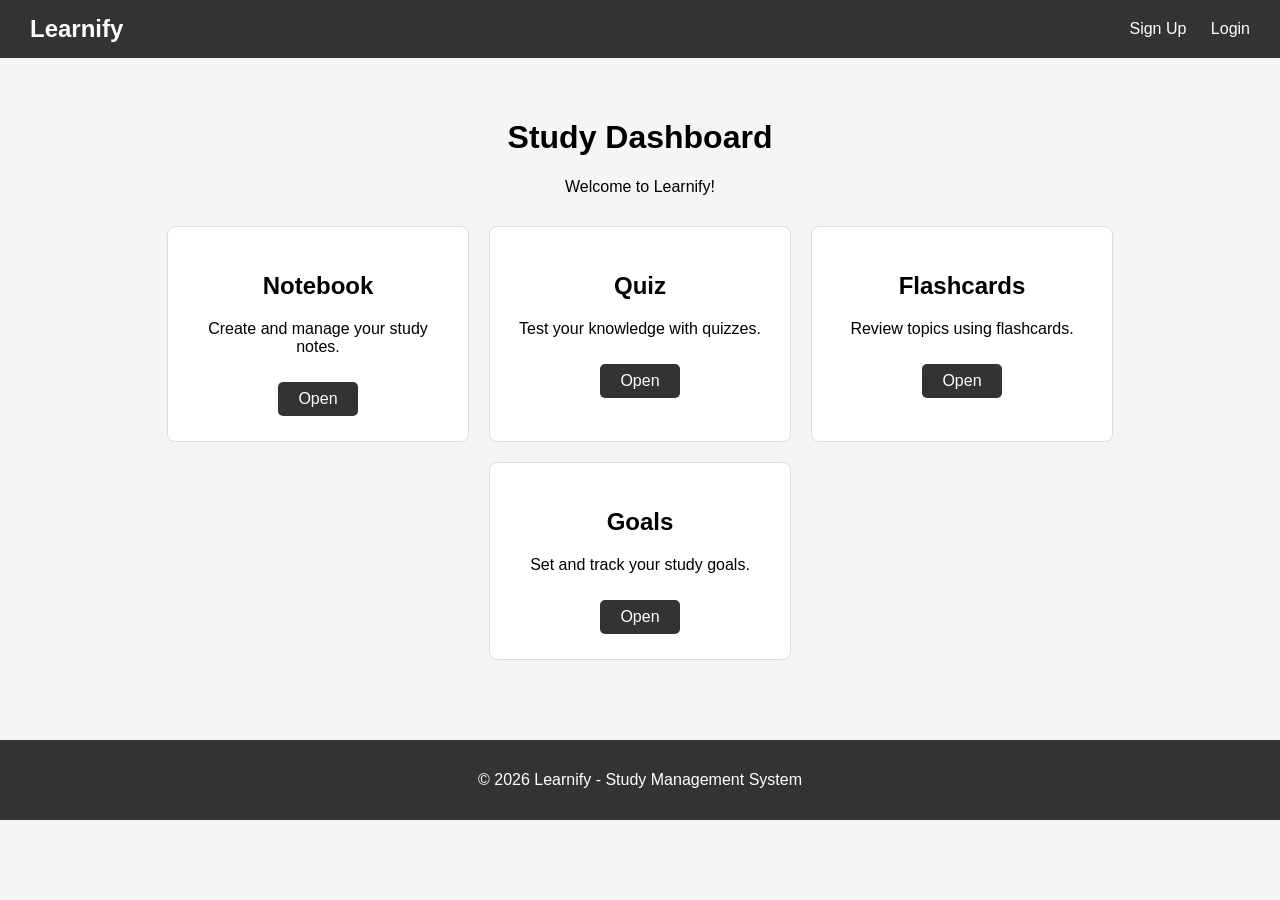
==== frontend/index.html @ be9ed1ad "Sign Up - Server Setup and Goal Tracker" ====
<!DOCTYPE html>
<html>
<head>
    <title>Learnify - Dashboard</title>
    <link rel="stylesheet" href="style/index-style.css">
</head>

<body>

    <!-- Navigation Bar -->
    <nav>
        <h2>Learnify</h2>

        <div>
            <a href="signup.html">Sign Up</a>
            <a href="login.html">Login</a>
        </div>
    </nav>


    <!-- Dashboard -->
    <main>

        <h1>Study Dashboard</h1>
        <p>Welcome to Learnify!</p>

        <div class="modules">

            <div class="card">
                <h2>Notebook</h2>
                <p>Create and manage your study notes.</p>
                <a href="notebook.html">Open</a>
            </div>

            <div class="card">
                <h2>Quiz</h2>
                <p>Test your knowledge with quizzes.</p>
                <a href="quiz.html">Open</a>
            </div>

            <div class="card">
                <h2>Flashcards</h2>
                <p>Review topics using flashcards.</p>
                <a href="flashcards.html">Open</a>
            </div>

            <div class="card">
                <h2>Goals</h2>
                <p>Set and track your study goals.</p>
                <a href="goals.html">Open</a>
            </div>

        </div>

    </main>


    <!-- Footer -->
    <footer>
        <p>© 2026 Learnify - Study Management System</p>
    </footer>

</body>
</html>
---- frontend/style/index-style.css ----
body {
    margin: 0;
    font-family: Arial, sans-serif;
    background-color: #f5f5f5;
}

/* Navigation Bar */
nav {
    background-color: #333;
    color: white;
    padding: 15px 30px;
    display: flex;
    justify-content: space-between;
    align-items: center;
}

nav h2 {
    margin: 0;
}

nav a {
    color: white;
    text-decoration: none;
    margin-left: 20px;
}

/* Dashboard */
main {
    text-align: center;
    padding: 40px;
}

.modules {
    display: flex;
    justify-content: center;
    flex-wrap: wrap;
    gap: 20px;
    margin-top: 30px;
}

.card {
    background-color: white;
    width: 250px;
    padding: 25px;
    border: 1px solid #ddd;
    border-radius: 8px;
}

.card a {
    display: inline-block;
    margin-top: 10px;
    padding: 8px 20px;
    background-color: #333;
    color: white;
    text-decoration: none;
    border-radius: 5px;
}

/* Footer */
footer {
    text-align: center;
    background-color: #333;
    color: white;
    padding: 15px;
    margin-top: 40px;
}
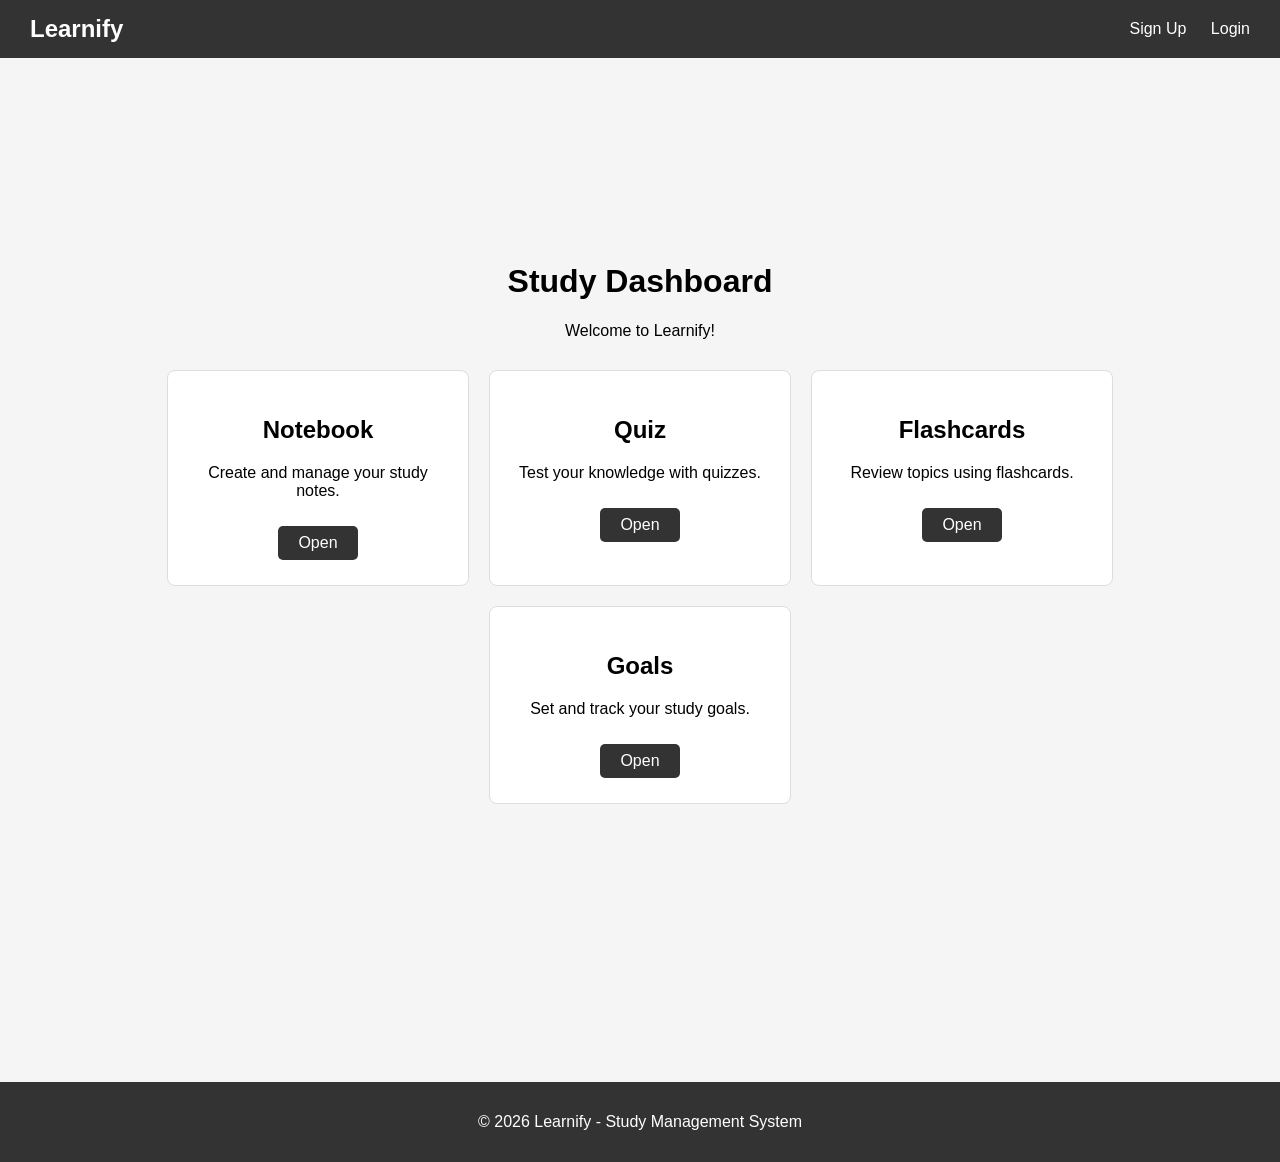
==== commit 2aa9b4a5: "Minor UI Improvements" ====
--- a/frontend/index.html
+++ b/frontend/index.html
@@ -1,6 +1,6 @@
-
 <!DOCTYPE html>
 <html>
+
 <head>
     <title>Learnify - Dashboard</title>
     <link rel="stylesheet" href="style/index-style.css">
@@ -12,16 +12,27 @@
     <nav>
         <h2>Learnify</h2>
 
-        <div>
-            <a href="signup.html">Sign Up</a>
-            <a href="login.html">Login</a>
+        <div id="authLinks">
+
+            <a href="signup.html" id="signupLink">
+                Sign Up
+            </a>
+
+            <a href="login.html" id="loginLink">
+                Login
+            </a>
+
+            <button id="logoutButton" style="display: none;">
+                Logout
+            </button>
+
         </div>
     </nav>
 
 
     <!-- Dashboard -->
     <main>
-
+        <br><br><br><br><br><br><br><br>
         <h1>Study Dashboard</h1>
         <p>Welcome to Learnify!</p>
 
@@ -55,11 +66,79 @@
 
     </main>
 
+    <br><br><br><br><br><br><br><br><br><br><br>
 
     <!-- Footer -->
     <footer>
-        <p>© 2026 Learnify - Study Management System</p>
+        <p>&copy; 2026 Learnify - Study Management System</p>
     </footer>
 
+    <script>
+// Check session status on page load and logout functionality too
+        fetch("/api/session-status")
+
+            .then(response => response.text())
+
+            .then(status => {
+
+                const signupLink =
+                    document.getElementById("signupLink");
+
+                const loginLink =
+                    document.getElementById("loginLink");
+
+                const logoutButton =
+                    document.getElementById("logoutButton");
+
+
+                if (status === "logged_in") {
+
+                    // Hide Login and Sign Up
+                    signupLink.style.display = "none";
+                    loginLink.style.display = "none";
+
+                    // Show Logout
+                    logoutButton.style.display = "inline-block";
+
+                } else {
+                    // Show Login and Sign Up
+                    signupLink.style.display = "inline-block";
+                    loginLink.style.display = "inline-block";
+
+                    // Hide Logout
+                    logoutButton.style.display = "none";
+                }
+
+            });
+
+
+        document.getElementById("logoutButton")
+            .addEventListener("click", function () {
+
+                fetch("/api/logout")
+
+                    .then(response => response.text())
+
+                    .then(result => {
+
+                        alert(result);
+
+                        window.location.href = "index.html";
+
+                    })
+
+                    .catch(error => {
+
+                        console.log(error);
+
+                        alert("Logout failed.");
+
+                    });
+
+            });
+
+    </script>
+
 </body>
-</html>
+
+</html>
